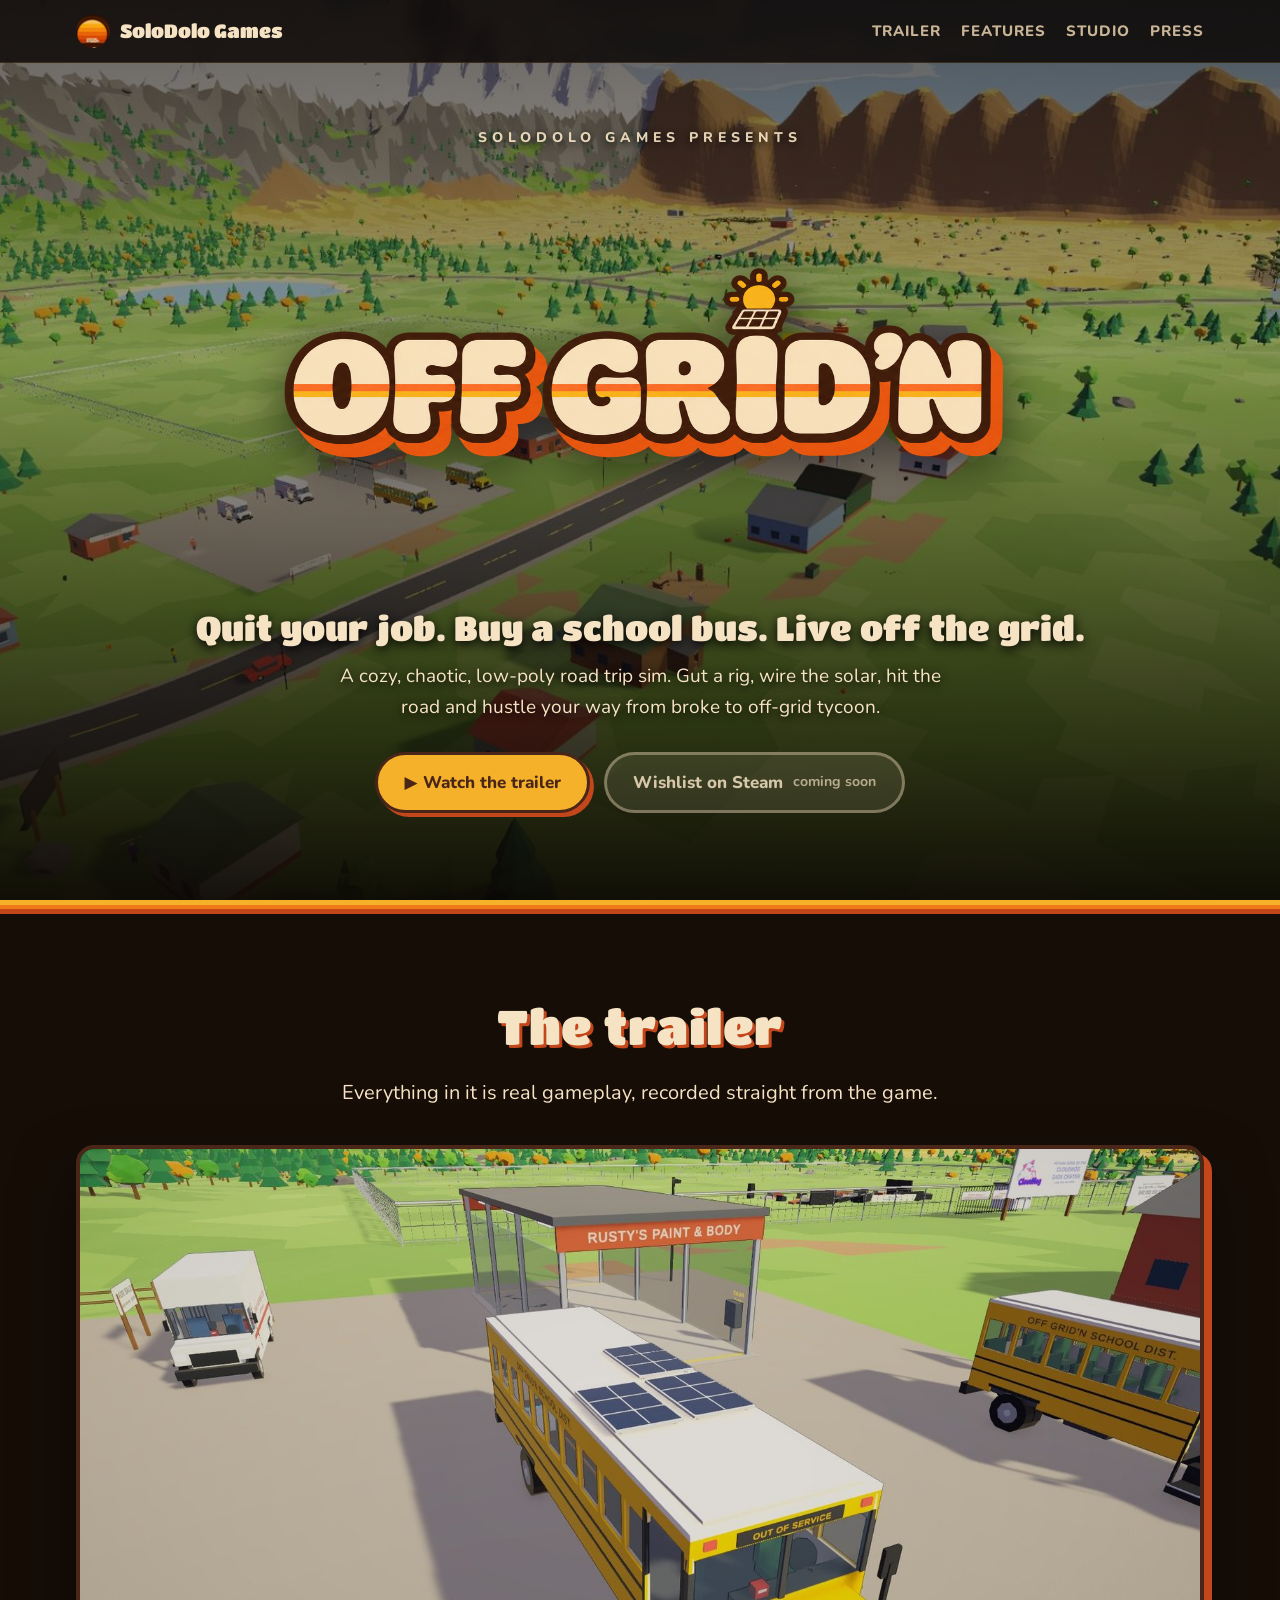
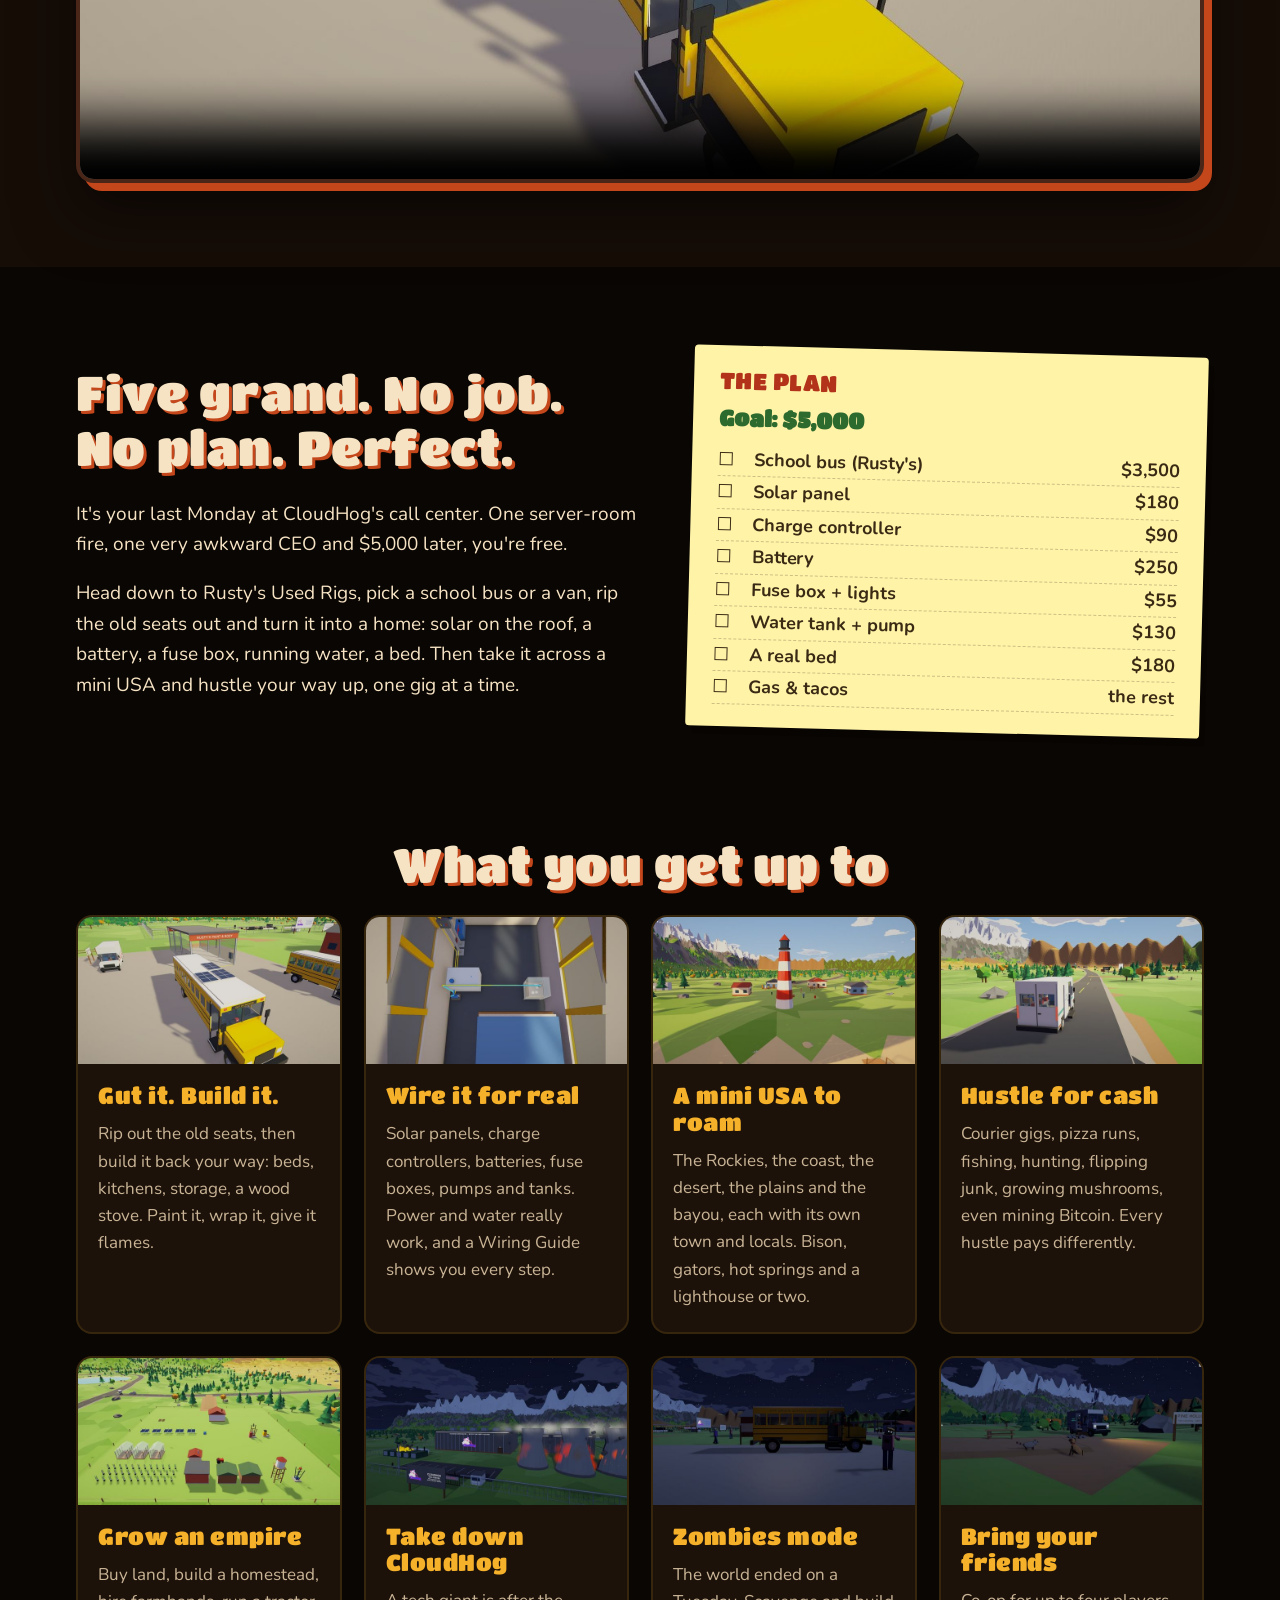
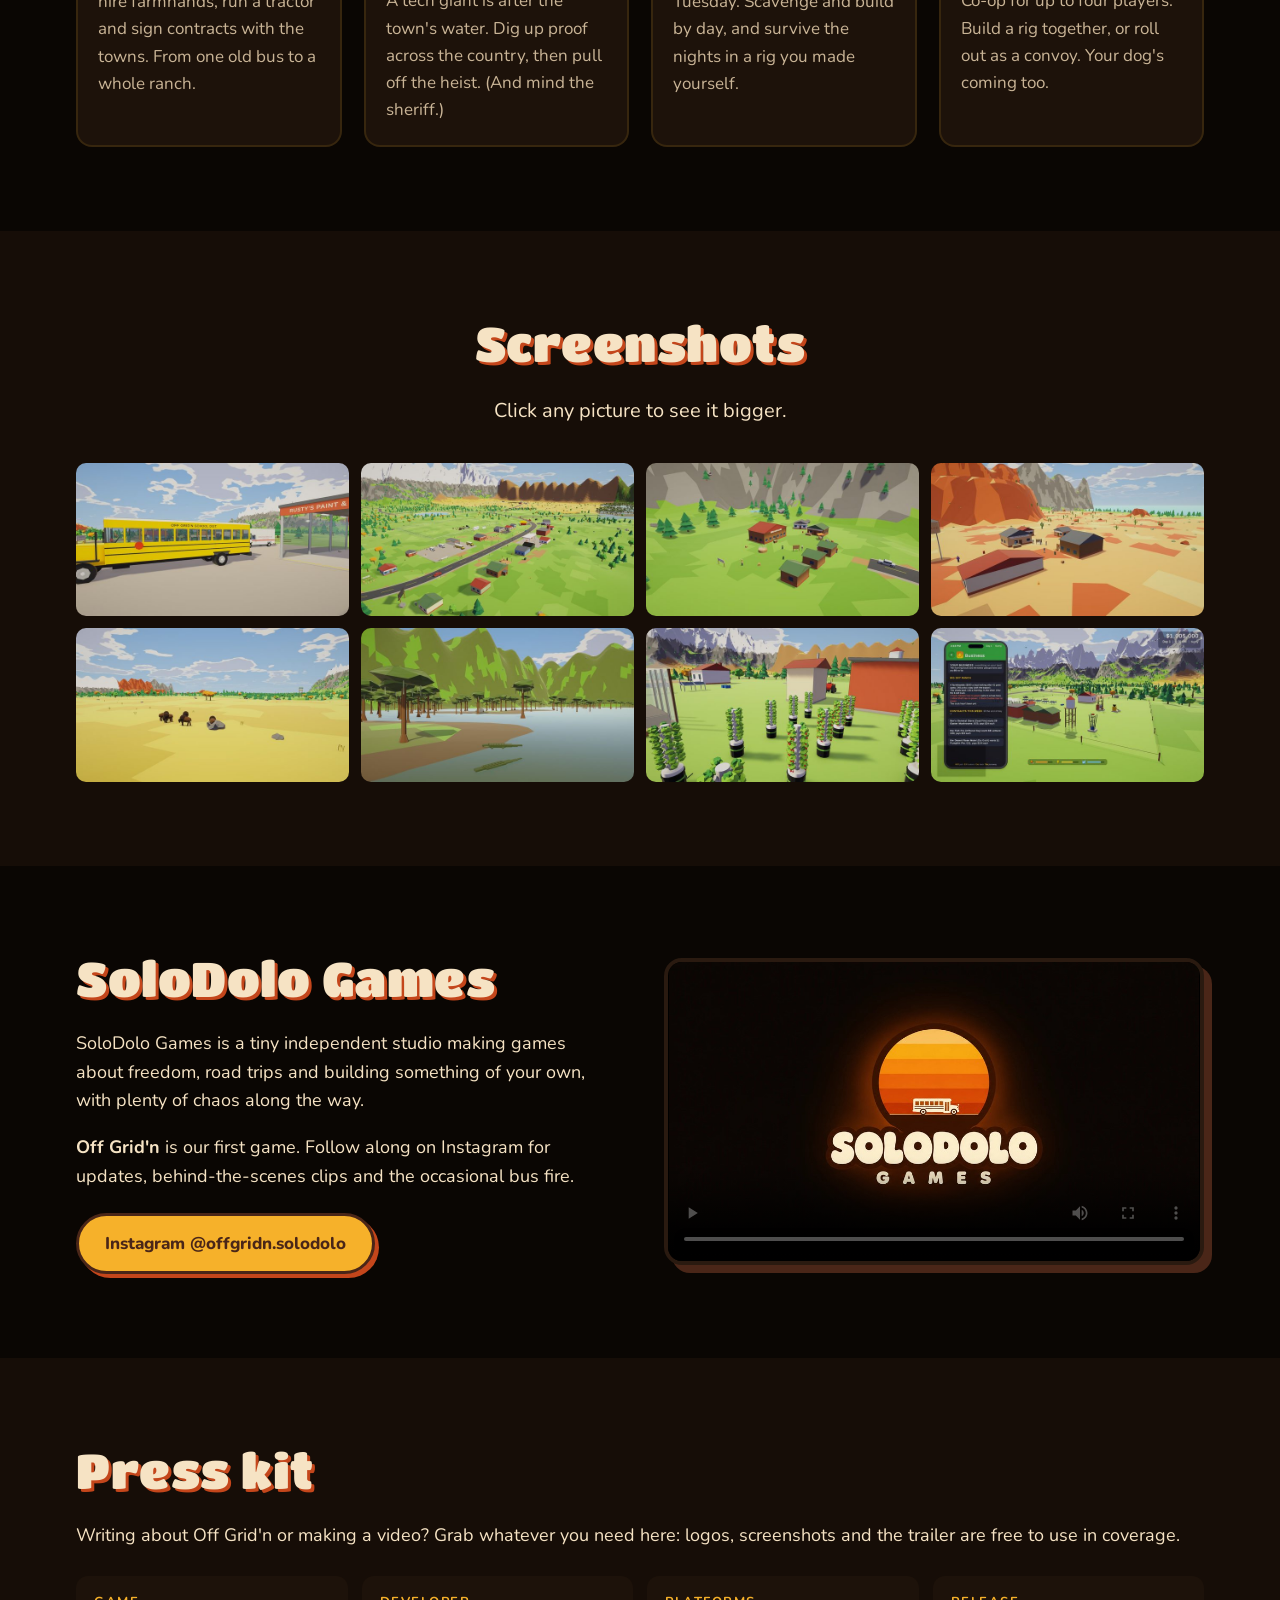
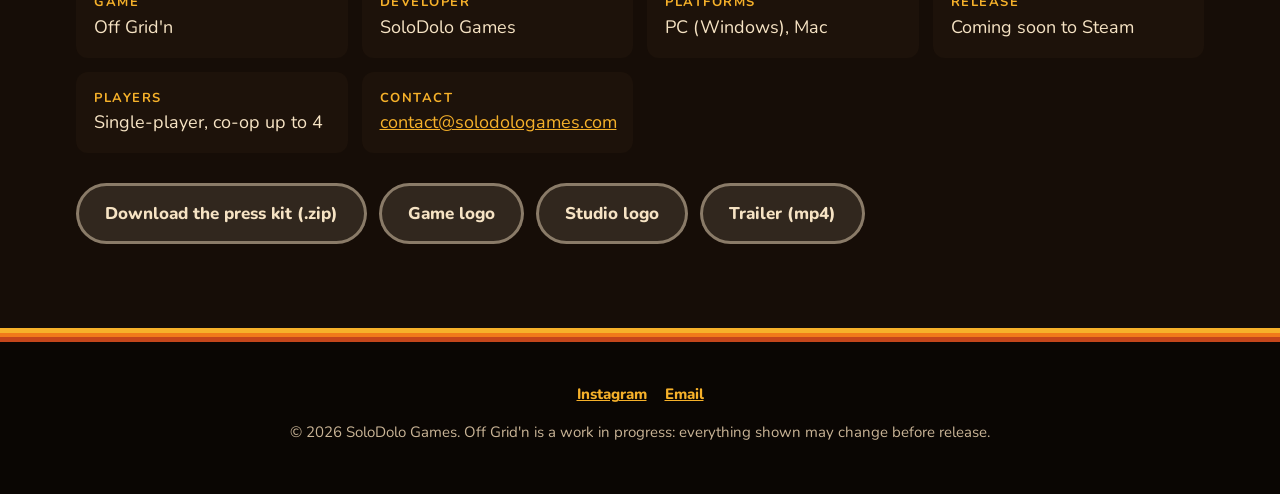
==== index.html @ 582a22f7 "The SoloDolo Games website: Off Grid'n, the trailer, screenshots and a press kit Co-Authored-By: Cla" ====
<!doctype html>
<html lang="en">
<head>
<meta charset="utf-8">
<meta name="viewport" content="width=device-width, initial-scale=1">
<title>SoloDolo Games · Off Grid'n</title>
<meta name="description" content="Off Grid'n: quit your job, buy a school bus, gut it, wire the solar and hit the road across a mini USA. A cozy-chaotic road trip sim from SoloDolo Games.">
<meta property="og:title" content="Off Grid'n · SoloDolo Games">
<meta property="og:description" content="Quit your job. Buy a school bus. Build it, wire it, live in it.">
<meta property="og:image" content="https://solodologames.com/img/share.jpg">
<meta property="og:url" content="https://solodologames.com/">
<meta property="og:type" content="website">
<meta name="twitter:card" content="summary_large_image">
<meta name="theme-color" content="#0a0603">
<link rel="icon" type="image/png" sizes="32x32" href="img/favicon-32.png">
<link rel="apple-touch-icon" href="img/apple-touch-icon.png">
<link rel="preconnect" href="https://fonts.googleapis.com">
<link rel="preconnect" href="https://fonts.gstatic.com" crossorigin>
<link href="https://fonts.googleapis.com/css2?family=Titan+One&family=Nunito:wght@400;700;800&display=swap" rel="stylesheet">
<style>
  :root {
    --night: #0a0603;
    --night2: #160d07;
    --brown: #4a2618;
    --cream: #f6e3c4;
    --amber: #f6b12a;
    --orange: #f07a1a;
    --rust: #c4461b;
    --dim: #c9b496;
    --card: #1d120a;
  }
  * { box-sizing: border-box; }
  html { scroll-behavior: smooth; }
  body { margin: 0; background: var(--night); color: var(--cream); font: 18px/1.6 "Nunito", system-ui, sans-serif; overflow-x: hidden; }
  img { max-width: 100%; display: block; }
  a { color: var(--amber); }
  h1, h2, h3 { font-family: "Titan One", "Nunito", sans-serif; font-weight: 400; letter-spacing: 0.5px; line-height: 1.15; margin: 0 0 0.5em; }
  h2 { font-size: clamp(30px, 5vw, 48px); color: var(--cream); text-shadow: 3px 3px 0 var(--rust); }
  h3 { font-size: 23px; color: var(--amber); }
  .wrap { max-width: 1160px; margin: 0 auto; padding: 0 16px; }
  section { padding: 84px 0; }

  /* the stripes from the logo */
  .stripes { height: 14px; background: linear-gradient(var(--amber) 0 33%, var(--orange) 33% 66%, var(--rust) 66% 100%); }

  /* nav */
  nav { position: fixed; inset: 0 0 auto 0; z-index: 10; background: rgba(10, 6, 3, 0.82); backdrop-filter: blur(8px); border-bottom: 1px solid rgba(246, 177, 42, 0.15); }
  nav .wrap { display: flex; align-items: center; gap: 22px; height: 62px; }
  nav .brand { display: flex; align-items: center; gap: 10px; text-decoration: none; color: var(--cream); font-family: "Titan One", sans-serif; font-size: 19px; white-space: nowrap; }
  nav .brand img { width: 34px; height: 34px; }
  nav .links { display: flex; gap: 20px; margin-left: auto; }
  nav .links a { color: var(--dim); text-decoration: none; font-weight: 800; font-size: 15px; text-transform: uppercase; letter-spacing: 1px; }
  nav .links a:hover { color: var(--amber); }
  @media (max-width: 720px) { nav .links a.opt { display: none; } nav .brand span { display: none; } }

  /* hero */
  .hero { position: relative; min-height: min(100vh, 920px); display: flex; align-items: center; padding: 110px 0 70px; text-align: center; overflow: hidden; }
  .hero .bg { position: absolute; inset: 0; background: url("img/shots/hero.jpg") center / cover no-repeat; transform: scale(1.06); animation: drift 30s ease-in-out infinite alternate; }
  .hero::after { content: ""; position: absolute; inset: 0; background: linear-gradient(rgba(10, 6, 3, 0.55), rgba(10, 6, 3, 0.25) 40%, rgba(10, 6, 3, 0.95)); }
  @keyframes drift { from { transform: scale(1.06) translateX(-1.5%); } to { transform: scale(1.12) translateX(1.5%); } }
  @media (prefers-reduced-motion: reduce) { .hero .bg { animation: none; } }
  .hero .wrap { position: relative; z-index: 1; }
  .presents { font-weight: 800; letter-spacing: 5px; text-transform: uppercase; font-size: 14px; color: var(--cream); opacity: 0.9; text-shadow: 0 2px 8px #000; }
  .hero .logo { width: min(760px, 92%); margin: 14px auto 6px; filter: drop-shadow(0 10px 24px rgba(0, 0, 0, 0.55)); }
  .tagline { font-family: "Titan One", sans-serif; font-size: clamp(22px, 3.6vw, 34px); margin: 8px 0 6px; text-shadow: 0 3px 12px #000; }
  .sub { color: var(--cream); font-size: 19px; margin: 0 auto 30px; max-width: 640px; text-shadow: 0 2px 10px #000; }
  .buttons { display: flex; gap: 14px; justify-content: center; flex-wrap: wrap; }
  .btn { display: inline-flex; align-items: center; gap: 10px; padding: 14px 26px; border-radius: 999px; font-weight: 800; font-size: 17px; text-decoration: none; border: 3px solid var(--brown); cursor: pointer; transition: transform 0.15s; }
  .btn:hover { transform: translateY(-2px); }
  .btn.main { background: var(--amber); color: var(--brown); box-shadow: 4px 4px 0 var(--rust); }
  .btn.ghost { background: rgba(246, 227, 196, 0.12); color: var(--cream); border-color: rgba(246, 227, 196, 0.45); }
  .btn.soon { cursor: default; opacity: 0.85; }
  .btn.soon:hover { transform: none; }
  .btn small { font-weight: 700; opacity: 0.8; }

  /* trailer */
  .trailer { background: var(--night2); }
  .frame { border-radius: 18px; overflow: hidden; border: 4px solid var(--brown); box-shadow: 8px 8px 0 var(--rust), 0 30px 60px rgba(0, 0, 0, 0.5); background: #000; }
  .frame video { width: 100%; display: block; aspect-ratio: 16 / 9; }
  .center { text-align: center; }
  .lead { font-size: 20px; max-width: 760px; margin: 0 auto 36px; color: var(--cream); }

  /* the pitch */
  .pitch { display: grid; grid-template-columns: 1.1fr 1fr; gap: 48px; align-items: center; }
  .pitch p { font-size: 19px; color: var(--cream); }
  .pitch .note { background: #fff3a8; color: #3a2a14; padding: 22px 26px; border-radius: 4px; transform: rotate(1.5deg); box-shadow: 6px 8px 0 rgba(0, 0, 0, 0.35); font-weight: 700; line-height: 1.75; }
  .note h3 { color: #b2321a; margin-bottom: 6px; }
  .note .goal { font-family: "Titan One", sans-serif; font-size: 22px; color: #2d6a2e; }
  .note ul { list-style: none; padding: 0; margin: 6px 0 0; }
  .note li { display: flex; justify-content: space-between; gap: 12px; border-bottom: 1px dashed rgba(58, 42, 20, 0.25); }
  .note li::before { content: "\2610"; margin-right: 8px; }
  .note li span:first-child { flex: 1; }
  @media (max-width: 860px) { .pitch { grid-template-columns: 1fr; } }

  /* features */
  .grid { display: grid; grid-template-columns: repeat(auto-fill, minmax(250px, 1fr)); gap: 22px; }
  .card { background: var(--card); border-radius: 16px; overflow: hidden; border: 2px solid rgba(246, 177, 42, 0.12); transition: transform 0.2s, border-color 0.2s; }
  .card:hover { transform: translateY(-4px); border-color: rgba(246, 177, 42, 0.5); }
  .card img { aspect-ratio: 16 / 9; object-fit: cover; width: 100%; cursor: zoom-in; }
  .card div { padding: 18px 20px 22px; }
  .card p { margin: 0; color: var(--dim); font-size: 17px; }
  @media (max-width: 380px) { .grid { grid-template-columns: 1fr; } }

  /* gallery */
  .gallery { background: var(--night2); }
  .shots { display: grid; grid-template-columns: repeat(auto-fill, minmax(250px, 1fr)); gap: 12px; }
  .shots img { border-radius: 10px; aspect-ratio: 16 / 9; object-fit: cover; width: 100%; cursor: zoom-in; transition: filter 0.2s; }
  .shots img:hover { filter: brightness(1.12); }

  /* studio */
  .studio { display: grid; grid-template-columns: 1fr 1fr; gap: 48px; align-items: center; }
  .studio .frame { box-shadow: 8px 8px 0 var(--brown); border-color: #2a1a10; }
  @media (max-width: 860px) { .studio { grid-template-columns: 1fr; } }

  /* press */
  .press { background: var(--night2); }
  .facts { display: grid; grid-template-columns: repeat(auto-fill, minmax(220px, 1fr)); gap: 14px; margin: 26px 0 30px; }
  .fact { background: var(--card); border-radius: 12px; padding: 16px 18px; }
  .fact b { display: block; color: var(--amber); font-size: 13px; text-transform: uppercase; letter-spacing: 1.5px; }
  .downloads { display: flex; gap: 12px; flex-wrap: wrap; }

  footer { padding: 40px 0 50px; text-align: center; color: var(--dim); font-size: 15px; }
  footer .social { display: flex; gap: 18px; justify-content: center; margin-bottom: 14px; font-weight: 800; }

  /* lightbox */
  #box { position: fixed; inset: 0; z-index: 50; background: rgba(5, 3, 1, 0.94); display: none; align-items: center; justify-content: center; padding: 16px; cursor: zoom-out; }
  #box.open { display: flex; }
  #box img { max-height: 92vh; border-radius: 10px; box-shadow: 0 20px 60px #000; }
</style>
</head>
<body>

<nav>
  <div class="wrap">
    <a class="brand" href="#top"><img src="img/favicon-32.png" alt="" width="34" height="34"><span>SoloDolo Games</span></a>
    <div class="links">
      <a href="#trailer">Trailer</a>
      <a class="opt" href="#features">Features</a>
      <a class="opt" href="#studio">Studio</a>
      <a href="#press">Press</a>
    </div>
  </div>
</nav>

<header class="hero" id="top">
  <div class="bg" role="img" aria-label="Dead Pine from the air: a little mountain town in the woods"></div>
  <div class="wrap">
    <div class="presents">SoloDolo Games presents</div>
    <img class="logo" src="img/offgridn_logo.png" alt="Off Grid'n" width="1200" height="430">
    <p class="tagline">Quit your job. Buy a school bus. Live off the grid.</p>
    <p class="sub">A cozy, chaotic, low-poly road trip sim. Gut a rig, wire the solar, hit the road and hustle your way from broke to off-grid tycoon.</p>
    <div class="buttons">
      <a class="btn main" href="#trailer">&#9654; Watch the trailer</a>
      <span class="btn ghost soon" title="The Steam page is on its way">Wishlist on Steam <small>coming soon</small></span>
    </div>
  </div>
</header>
<div class="stripes"></div>

<section class="trailer" id="trailer">
  <div class="wrap center">
    <h2>The trailer</h2>
    <p class="lead">Everything in it is real gameplay, recorded straight from the game.</p>
    <div class="frame">
      <video controls preload="metadata" poster="img/shots/roof.jpg">
        <source src="video/offgridn_trailer.mp4" type="video/mp4">
      </video>
    </div>
  </div>
</section>

<section id="about">
  <div class="wrap pitch">
    <div>
      <h2>Five grand. No job. No plan. Perfect.</h2>
      <p>It's your last Monday at CloudHog's call center. One server-room fire, one very awkward CEO and $5,000 later, you're free.</p>
      <p>Head down to Rusty's Used Rigs, pick a school bus or a van, rip the old seats out and turn it into a home: solar on the roof, a battery, a fuse box, running water, a bed. Then take it across a mini USA and hustle your way up, one gig at a time.</p>
    </div>
    <div class="note" aria-label="A sticky note: the plan">
      <h3>THE PLAN</h3>
      <div class="goal">Goal: $5,000</div>
      <ul>
        <li><span>School bus (Rusty's)</span><span>$3,500</span></li>
        <li><span>Solar panel</span><span>$180</span></li>
        <li><span>Charge controller</span><span>$90</span></li>
        <li><span>Battery</span><span>$250</span></li>
        <li><span>Fuse box + lights</span><span>$55</span></li>
        <li><span>Water tank + pump</span><span>$130</span></li>
        <li><span>A real bed</span><span>$180</span></li>
        <li><span>Gas &amp; tacos</span><span>the rest</span></li>
      </ul>
    </div>
  </div>
</section>

<section id="features" style="padding-top: 20px;">
  <div class="wrap">
    <h2 class="center">What you get up to</h2>
    <div class="grid">
      <article class="card"><img src="img/shots/roof_sm.jpg" data-big="img/shots/roof.jpg" alt="A yellow school bus with solar panels on the roof" loading="lazy">
        <div><h3>Gut it. Build it.</h3><p>Rip out the old seats, then build it back your way: beds, kitchens, storage, a wood stove. Paint it, wrap it, give it flames.</p></div></article>
      <article class="card"><img src="img/shots/inside_sm.jpg" data-big="img/shots/inside.jpg" alt="Wiring a charge controller to a battery inside the bus" loading="lazy">
        <div><h3>Wire it for real</h3><p>Solar panels, charge controllers, batteries, fuse boxes, pumps and tanks. Power and water really work, and a Wiring Guide shows you every step.</p></div></article>
      <article class="card"><img src="img/shots/coast_sm.jpg" data-big="img/shots/coast.jpg" alt="A lighthouse town on the coast" loading="lazy">
        <div><h3>A mini USA to roam</h3><p>The Rockies, the coast, the desert, the plains and the bayou, each with its own town and locals. Bison, gators, hot springs and a lighthouse or two.</p></div></article>
      <article class="card"><img src="img/shots/drive_sm.jpg" data-big="img/shots/drive.jpg" alt="Driving a van down a mountain road" loading="lazy">
        <div><h3>Hustle for cash</h3><p>Courier gigs, pizza runs, fishing, hunting, flipping junk, growing mushrooms, even mining Bitcoin. Every hustle pays differently.</p></div></article>
      <article class="card"><img src="img/shots/ranch_sm.jpg" data-big="img/shots/ranch.jpg" alt="A big farm with greenhouses, solar and a water tower" loading="lazy">
        <div><h3>Grow an empire</h3><p>Buy land, build a homestead, hire farmhands, run a tractor and sign contracts with the towns. From one old bus to a whole ranch.</p></div></article>
      <article class="card"><img src="img/shots/finale_sm.jpg" data-big="img/shots/finale.jpg" alt="The CloudHog data center on fire at night" loading="lazy">
        <div><h3>Take down CloudHog</h3><p>A tech giant is after the town's water. Dig up proof across the country, then pull off the heist. (And mind the sheriff.)</p></div></article>
      <article class="card"><img src="img/shots/zombies_sm.jpg" data-big="img/shots/zombies.jpg" alt="Zombies shuffling up to a school bus at night" loading="lazy">
        <div><h3>Zombies mode</h3><p>The world ended on a Tuesday. Scavenge and build by day, and survive the nights in a rig you made yourself.</p></div></article>
      <article class="card"><img src="img/shots/camp_sm.jpg" data-big="img/shots/camp.jpg" alt="A campsite at night with a dog by the fire" loading="lazy">
        <div><h3>Bring your friends</h3><p>Co-op for up to four players. Build a rig together, or roll out as a convoy. Your dog's coming too.</p></div></article>
    </div>
  </div>
</section>

<section class="gallery" id="gallery">
  <div class="wrap">
    <h2 class="center">Screenshots</h2>
    <p class="lead center">Click any picture to see it bigger.</p>
    <div class="shots">
      <img src="img/shots/rusty_sm.jpg" data-big="img/shots/rusty.jpg" alt="A school bus outside Rusty's Paint and Body" loading="lazy">
      <img src="img/shots/hero_sm.jpg" data-big="img/shots/hero.jpg" alt="Dead Pine from the air" loading="lazy">
      <img src="img/shots/summit_sm.jpg" data-big="img/shots/summit.jpg" alt="A mountain town in the Rockies" loading="lazy">
      <img src="img/shots/desert_sm.jpg" data-big="img/shots/desert.jpg" alt="A desert town under red rock" loading="lazy">
      <img src="img/shots/plains_sm.jpg" data-big="img/shots/plains.jpg" alt="Bison on the plains" loading="lazy">
      <img src="img/shots/bayou_sm.jpg" data-big="img/shots/bayou.jpg" alt="Gators in the bayou" loading="lazy">
      <img src="img/shots/towers_sm.jpg" data-big="img/shots/towers.jpg" alt="Hydroponic grow towers on a homestead" loading="lazy">
      <img src="img/shots/phone_sm.jpg" data-big="img/shots/phone.jpg" alt="The phone's Business app over the farm" loading="lazy">
    </div>
  </div>
</section>

<section id="studio">
  <div class="wrap studio">
    <div>
      <h2>SoloDolo Games</h2>
      <p>SoloDolo Games is a tiny independent studio making games about freedom, road trips and building something of your own, with plenty of chaos along the way.</p>
      <p><b>Off Grid'n</b> is our first game. Follow along on Instagram for updates, behind-the-scenes clips and the occasional bus fire.</p>
      <div class="buttons" style="justify-content: flex-start; margin-top: 22px;">
        <a class="btn main" href="https://instagram.com/offgridn.solodolo" target="_blank" rel="noopener">Instagram @offgridn.solodolo</a>
      </div>
    </div>
    <div class="frame">
      <video controls preload="metadata" poster="img/solodolo_logo.jpg" aria-label="The SoloDolo Games logo animation">
        <source src="video/solodolo_intro.mp4" type="video/mp4">
      </video>
    </div>
  </div>
</section>

<section class="press" id="press">
  <div class="wrap">
    <h2>Press kit</h2>
    <p>Writing about Off Grid'n or making a video? Grab whatever you need here: logos, screenshots and the trailer are free to use in coverage.</p>
    <div class="facts">
      <div class="fact"><b>Game</b>Off Grid'n</div>
      <div class="fact"><b>Developer</b>SoloDolo Games</div>
      <div class="fact"><b>Platforms</b>PC (Windows), Mac</div>
      <div class="fact"><b>Release</b>Coming soon to Steam</div>
      <div class="fact"><b>Players</b>Single-player, co-op up to 4</div>
      <div class="fact"><b>Contact</b><a href="mailto:contact@solodologames.com">contact@solodologames.com</a></div>
    </div>
    <div class="downloads">
      <a class="btn ghost" href="presskit.zip" download>Download the press kit (.zip)</a>
      <a class="btn ghost" href="img/offgridn_logo.png" download>Game logo</a>
      <a class="btn ghost" href="img/solodolo_logo.jpg" download>Studio logo</a>
      <a class="btn ghost" href="video/offgridn_trailer.mp4" download>Trailer (mp4)</a>
    </div>
  </div>
</section>

<div class="stripes"></div>
<footer>
  <div class="social">
    <a href="https://instagram.com/offgridn.solodolo" target="_blank" rel="noopener">Instagram</a>
    <a href="mailto:contact@solodologames.com">Email</a>
  </div>
  &copy; 2026 SoloDolo Games. Off Grid'n is a work in progress: everything shown may change before release.
</footer>

<div id="box" role="dialog" aria-label="Screenshot, bigger"><img alt=""></div>

<script>
  // click a screenshot to see it bigger; click anywhere (or Esc) to close
  const box = document.getElementById("box");
  const big = box.querySelector("img");
  document.querySelectorAll("img[data-big]").forEach(img => img.addEventListener("click", () => {
    big.src = img.dataset.big;
    big.alt = img.alt;
    box.classList.add("open");
  }));
  box.addEventListener("click", () => box.classList.remove("open"));
  document.addEventListener("keydown", e => { if (e.key === "Escape") box.classList.remove("open"); });
</script>
</body>
</html>
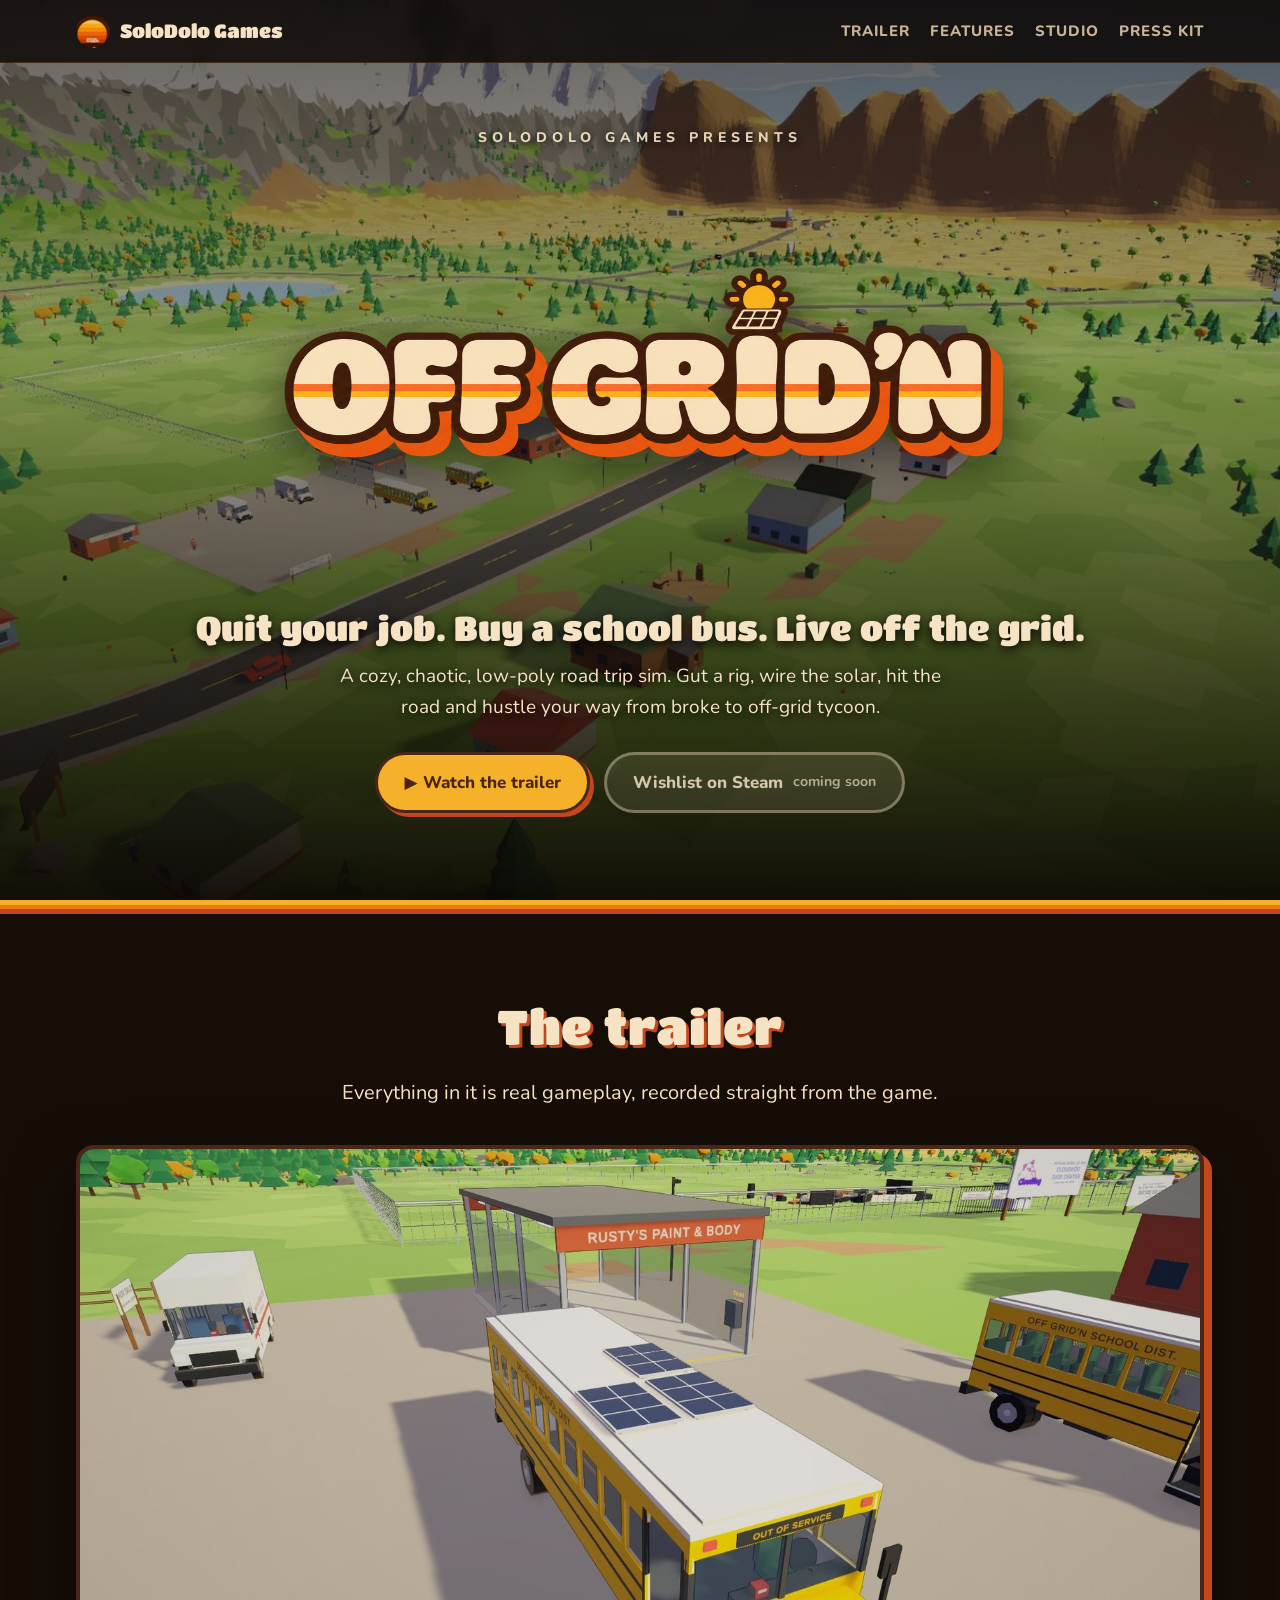
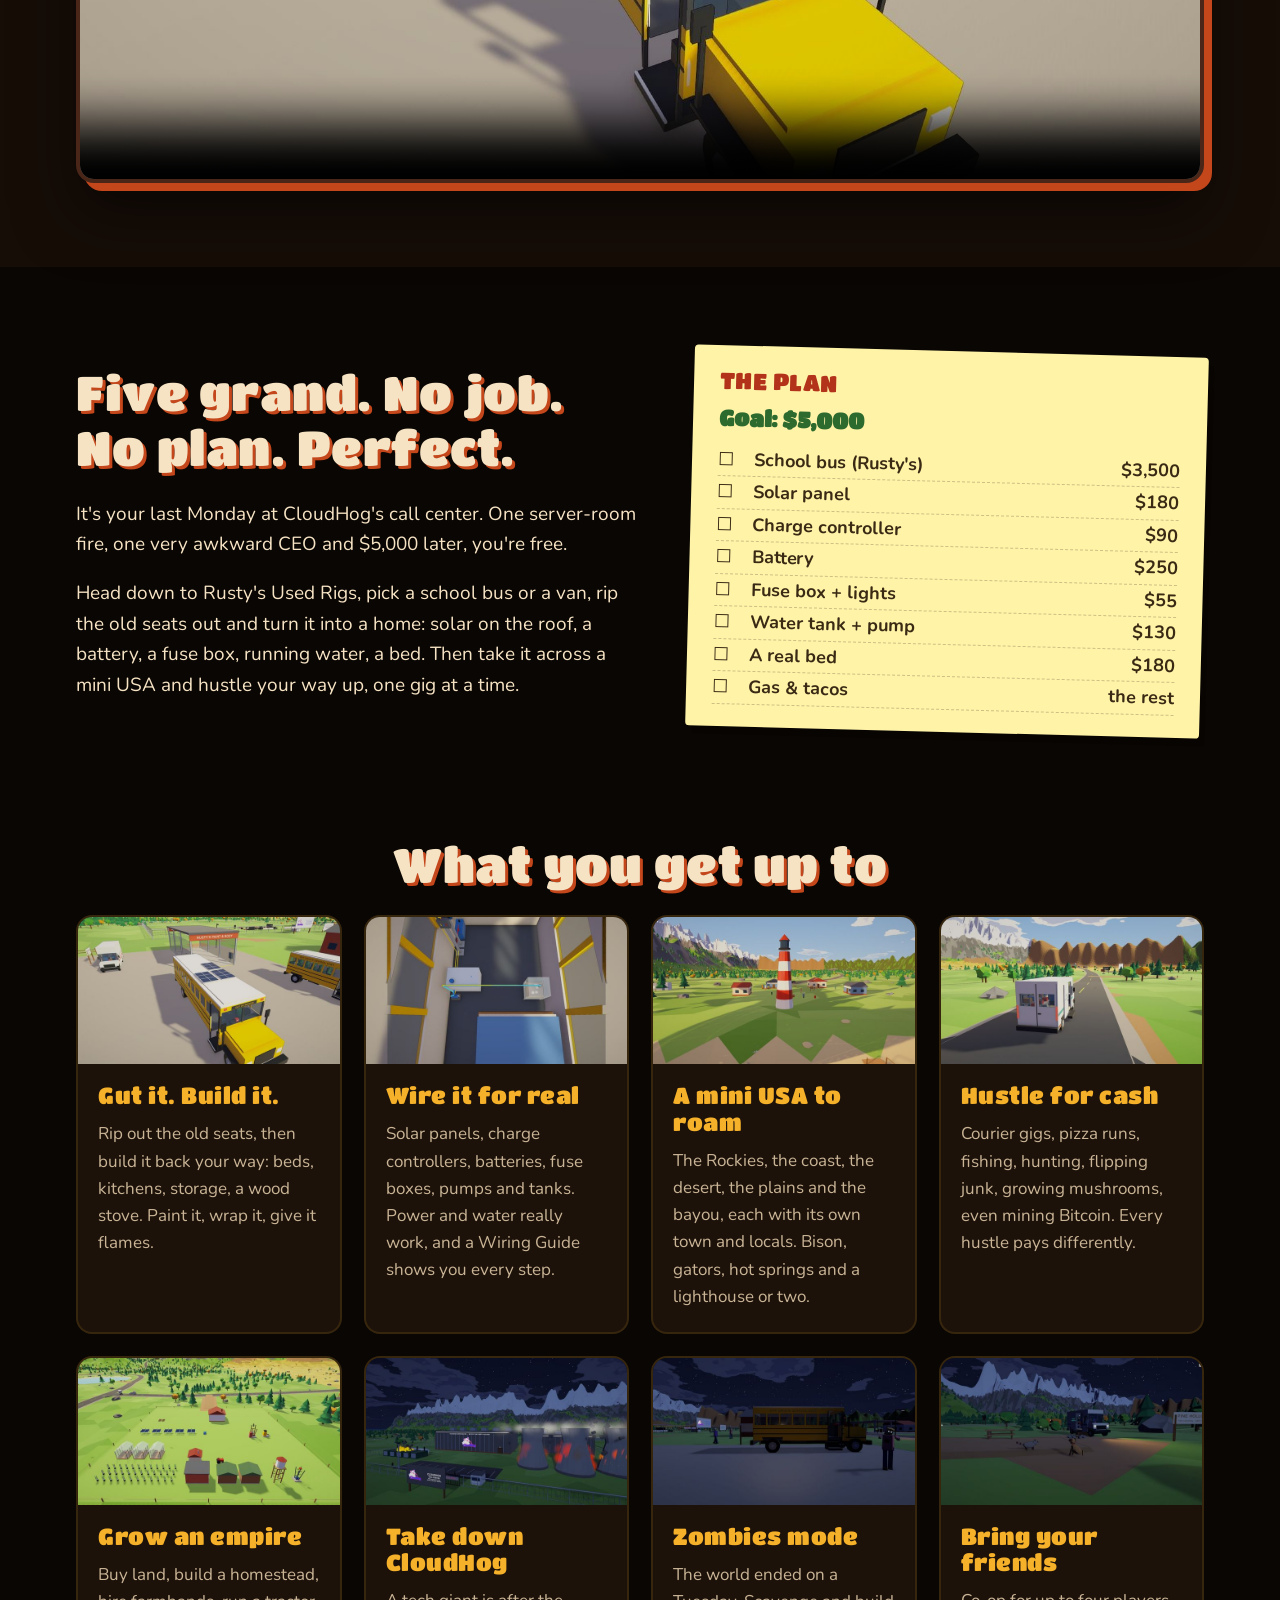
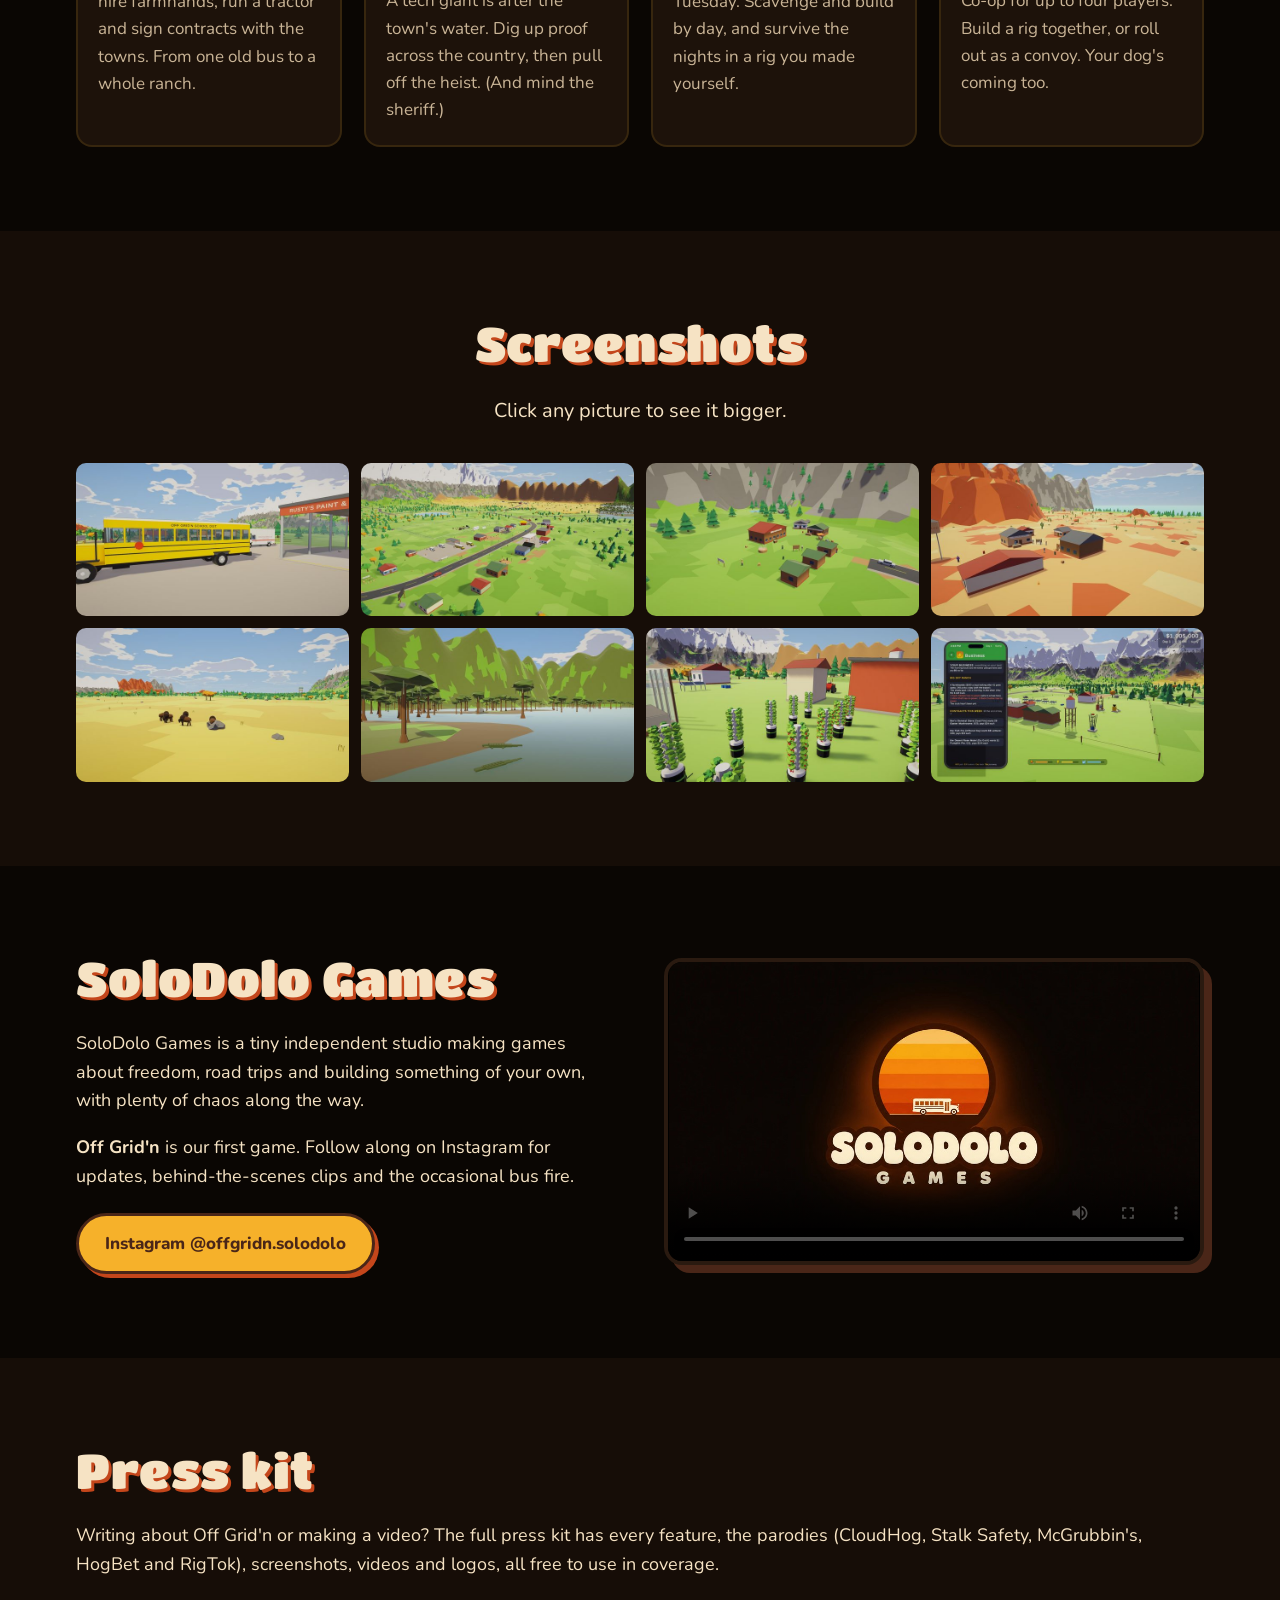
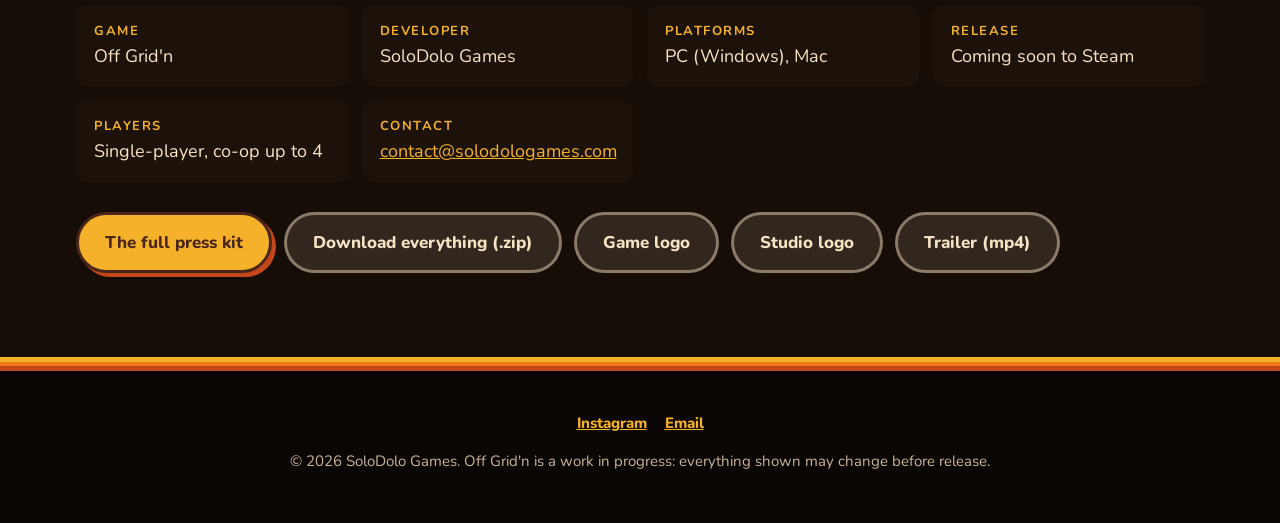
==== commit 77802998: "Press kit page (features and the parodies), the SoloDolo intro on the home page, and a fuller press " ====
--- a/index.html
+++ b/index.html
@@ -17,118 +17,50 @@
 <link rel="preconnect" href="https://fonts.googleapis.com">
 <link rel="preconnect" href="https://fonts.gstatic.com" crossorigin>
 <link href="https://fonts.googleapis.com/css2?family=Titan+One&family=Nunito:wght@400;700;800&display=swap" rel="stylesheet">
-<style>
-  :root {
-    --night: #0a0603;
-    --night2: #160d07;
-    --brown: #4a2618;
-    --cream: #f6e3c4;
-    --amber: #f6b12a;
-    --orange: #f07a1a;
-    --rust: #c4461b;
-    --dim: #c9b496;
-    --card: #1d120a;
-  }
-  * { box-sizing: border-box; }
-  html { scroll-behavior: smooth; }
-  body { margin: 0; background: var(--night); color: var(--cream); font: 18px/1.6 "Nunito", system-ui, sans-serif; overflow-x: hidden; }
-  img { max-width: 100%; display: block; }
-  a { color: var(--amber); }
-  h1, h2, h3 { font-family: "Titan One", "Nunito", sans-serif; font-weight: 400; letter-spacing: 0.5px; line-height: 1.15; margin: 0 0 0.5em; }
-  h2 { font-size: clamp(30px, 5vw, 48px); color: var(--cream); text-shadow: 3px 3px 0 var(--rust); }
-  h3 { font-size: 23px; color: var(--amber); }
-  .wrap { max-width: 1160px; margin: 0 auto; padding: 0 16px; }
-  section { padding: 84px 0; }
-
-  /* the stripes from the logo */
-  .stripes { height: 14px; background: linear-gradient(var(--amber) 0 33%, var(--orange) 33% 66%, var(--rust) 66% 100%); }
-
-  /* nav */
-  nav { position: fixed; inset: 0 0 auto 0; z-index: 10; background: rgba(10, 6, 3, 0.82); backdrop-filter: blur(8px); border-bottom: 1px solid rgba(246, 177, 42, 0.15); }
-  nav .wrap { display: flex; align-items: center; gap: 22px; height: 62px; }
-  nav .brand { display: flex; align-items: center; gap: 10px; text-decoration: none; color: var(--cream); font-family: "Titan One", sans-serif; font-size: 19px; white-space: nowrap; }
-  nav .brand img { width: 34px; height: 34px; }
-  nav .links { display: flex; gap: 20px; margin-left: auto; }
-  nav .links a { color: var(--dim); text-decoration: none; font-weight: 800; font-size: 15px; text-transform: uppercase; letter-spacing: 1px; }
-  nav .links a:hover { color: var(--amber); }
-  @media (max-width: 720px) { nav .links a.opt { display: none; } nav .brand span { display: none; } }
-
-  /* hero */
-  .hero { position: relative; min-height: min(100vh, 920px); display: flex; align-items: center; padding: 110px 0 70px; text-align: center; overflow: hidden; }
-  .hero .bg { position: absolute; inset: 0; background: url("img/shots/hero.jpg") center / cover no-repeat; transform: scale(1.06); animation: drift 30s ease-in-out infinite alternate; }
-  .hero::after { content: ""; position: absolute; inset: 0; background: linear-gradient(rgba(10, 6, 3, 0.55), rgba(10, 6, 3, 0.25) 40%, rgba(10, 6, 3, 0.95)); }
-  @keyframes drift { from { transform: scale(1.06) translateX(-1.5%); } to { transform: scale(1.12) translateX(1.5%); } }
-  @media (prefers-reduced-motion: reduce) { .hero .bg { animation: none; } }
-  .hero .wrap { position: relative; z-index: 1; }
-  .presents { font-weight: 800; letter-spacing: 5px; text-transform: uppercase; font-size: 14px; color: var(--cream); opacity: 0.9; text-shadow: 0 2px 8px #000; }
-  .hero .logo { width: min(760px, 92%); margin: 14px auto 6px; filter: drop-shadow(0 10px 24px rgba(0, 0, 0, 0.55)); }
-  .tagline { font-family: "Titan One", sans-serif; font-size: clamp(22px, 3.6vw, 34px); margin: 8px 0 6px; text-shadow: 0 3px 12px #000; }
-  .sub { color: var(--cream); font-size: 19px; margin: 0 auto 30px; max-width: 640px; text-shadow: 0 2px 10px #000; }
-  .buttons { display: flex; gap: 14px; justify-content: center; flex-wrap: wrap; }
-  .btn { display: inline-flex; align-items: center; gap: 10px; padding: 14px 26px; border-radius: 999px; font-weight: 800; font-size: 17px; text-decoration: none; border: 3px solid var(--brown); cursor: pointer; transition: transform 0.15s; }
-  .btn:hover { transform: translateY(-2px); }
-  .btn.main { background: var(--amber); color: var(--brown); box-shadow: 4px 4px 0 var(--rust); }
-  .btn.ghost { background: rgba(246, 227, 196, 0.12); color: var(--cream); border-color: rgba(246, 227, 196, 0.45); }
-  .btn.soon { cursor: default; opacity: 0.85; }
-  .btn.soon:hover { transform: none; }
-  .btn small { font-weight: 700; opacity: 0.8; }
-
-  /* trailer */
-  .trailer { background: var(--night2); }
-  .frame { border-radius: 18px; overflow: hidden; border: 4px solid var(--brown); box-shadow: 8px 8px 0 var(--rust), 0 30px 60px rgba(0, 0, 0, 0.5); background: #000; }
-  .frame video { width: 100%; display: block; aspect-ratio: 16 / 9; }
-  .center { text-align: center; }
-  .lead { font-size: 20px; max-width: 760px; margin: 0 auto 36px; color: var(--cream); }
-
-  /* the pitch */
-  .pitch { display: grid; grid-template-columns: 1.1fr 1fr; gap: 48px; align-items: center; }
-  .pitch p { font-size: 19px; color: var(--cream); }
-  .pitch .note { background: #fff3a8; color: #3a2a14; padding: 22px 26px; border-radius: 4px; transform: rotate(1.5deg); box-shadow: 6px 8px 0 rgba(0, 0, 0, 0.35); font-weight: 700; line-height: 1.75; }
-  .note h3 { color: #b2321a; margin-bottom: 6px; }
-  .note .goal { font-family: "Titan One", sans-serif; font-size: 22px; color: #2d6a2e; }
-  .note ul { list-style: none; padding: 0; margin: 6px 0 0; }
-  .note li { display: flex; justify-content: space-between; gap: 12px; border-bottom: 1px dashed rgba(58, 42, 20, 0.25); }
-  .note li::before { content: "\2610"; margin-right: 8px; }
-  .note li span:first-child { flex: 1; }
-  @media (max-width: 860px) { .pitch { grid-template-columns: 1fr; } }
-
-  /* features */
-  .grid { display: grid; grid-template-columns: repeat(auto-fill, minmax(250px, 1fr)); gap: 22px; }
-  .card { background: var(--card); border-radius: 16px; overflow: hidden; border: 2px solid rgba(246, 177, 42, 0.12); transition: transform 0.2s, border-color 0.2s; }
-  .card:hover { transform: translateY(-4px); border-color: rgba(246, 177, 42, 0.5); }
-  .card img { aspect-ratio: 16 / 9; object-fit: cover; width: 100%; cursor: zoom-in; }
-  .card div { padding: 18px 20px 22px; }
-  .card p { margin: 0; color: var(--dim); font-size: 17px; }
-  @media (max-width: 380px) { .grid { grid-template-columns: 1fr; } }
-
-  /* gallery */
-  .gallery { background: var(--night2); }
-  .shots { display: grid; grid-template-columns: repeat(auto-fill, minmax(250px, 1fr)); gap: 12px; }
-  .shots img { border-radius: 10px; aspect-ratio: 16 / 9; object-fit: cover; width: 100%; cursor: zoom-in; transition: filter 0.2s; }
-  .shots img:hover { filter: brightness(1.12); }
-
-  /* studio */
-  .studio { display: grid; grid-template-columns: 1fr 1fr; gap: 48px; align-items: center; }
-  .studio .frame { box-shadow: 8px 8px 0 var(--brown); border-color: #2a1a10; }
-  @media (max-width: 860px) { .studio { grid-template-columns: 1fr; } }
-
-  /* press */
-  .press { background: var(--night2); }
-  .facts { display: grid; grid-template-columns: repeat(auto-fill, minmax(220px, 1fr)); gap: 14px; margin: 26px 0 30px; }
-  .fact { background: var(--card); border-radius: 12px; padding: 16px 18px; }
-  .fact b { display: block; color: var(--amber); font-size: 13px; text-transform: uppercase; letter-spacing: 1.5px; }
-  .downloads { display: flex; gap: 12px; flex-wrap: wrap; }
-
-  footer { padding: 40px 0 50px; text-align: center; color: var(--dim); font-size: 15px; }
-  footer .social { display: flex; gap: 18px; justify-content: center; margin-bottom: 14px; font-weight: 800; }
-
-  /* lightbox */
-  #box { position: fixed; inset: 0; z-index: 50; background: rgba(5, 3, 1, 0.94); display: none; align-items: center; justify-content: center; padding: 16px; cursor: zoom-out; }
-  #box.open { display: flex; }
-  #box img { max-height: 92vh; border-radius: 10px; box-shadow: 0 20px 60px #000; }
-</style>
+<link rel="stylesheet" href="style.css">
 </head>
 <body>
+
+<!-- the SoloDolo Games intro: plays once per visit, then fades into the site -->
+<div id="intro">
+  <video id="intro-video" muted playsinline preload="auto" src="video/solodolo_intro.mp4" aria-label="SoloDolo Games"></video>
+  <div class="intro-buttons">
+    <button id="intro-sound" type="button">&#128266; Sound on</button>
+    <button id="intro-skip" type="button">Skip &#8250;</button>
+  </div>
+</div>
+<script>
+  (function () {
+    const intro = document.getElementById("intro");
+    const video = document.getElementById("intro-video");
+    let seen = false;
+    try { seen = sessionStorage.getItem("introSeen") === "1"; } catch (e) {}
+    const calm = window.matchMedia && window.matchMedia("(prefers-reduced-motion: reduce)").matches;
+    function end() {
+      if (!intro.isConnected || intro.classList.contains("gone")) return;
+      try { sessionStorage.setItem("introSeen", "1"); } catch (e) {}
+      intro.classList.add("gone");
+      document.documentElement.classList.remove("intro-on");
+      setTimeout(() => intro.remove(), 900);
+    }
+    if (seen || calm) { intro.remove(); return; }
+    document.documentElement.classList.add("intro-on");
+    video.addEventListener("ended", () => setTimeout(end, 250));
+    document.getElementById("intro-skip").addEventListener("click", end);
+    document.getElementById("intro-sound").addEventListener("click", () => {
+      // from the top, with the sound (a click lets the browser play audio)
+      video.muted = false;
+      video.currentTime = 0;
+      video.play().catch(() => {});
+      document.getElementById("intro-sound").remove();
+      clearTimeout(safety);
+      safety = setTimeout(end, 9000);
+    });
+    document.addEventListener("keydown", e => { if (e.key === "Escape") end(); });
+    let safety = setTimeout(end, 9000); // (never stuck on the intro)
+    video.play().catch(e => { console.log("intro: " + e.name + " " + e.message); end(); });
+  })();
+</script>
 
 <nav>
   <div class="wrap">
@@ -137,7 +69,7 @@
       <a href="#trailer">Trailer</a>
       <a class="opt" href="#features">Features</a>
       <a class="opt" href="#studio">Studio</a>
-      <a href="#press">Press</a>
+      <a href="presskit.html">Press kit</a>
     </div>
   </div>
 </nav>
@@ -255,7 +187,7 @@
 <section class="press" id="press">
   <div class="wrap">
     <h2>Press kit</h2>
-    <p>Writing about Off Grid'n or making a video? Grab whatever you need here: logos, screenshots and the trailer are free to use in coverage.</p>
+    <p>Writing about Off Grid'n or making a video? The full press kit has every feature, the parodies (CloudHog, Stalk Safety, McGrubbin's, HogBet and RigTok), screenshots, videos and logos, all free to use in coverage.</p>
     <div class="facts">
       <div class="fact"><b>Game</b>Off Grid'n</div>
       <div class="fact"><b>Developer</b>SoloDolo Games</div>
@@ -265,7 +197,8 @@
       <div class="fact"><b>Contact</b><a href="mailto:contact@solodologames.com">contact@solodologames.com</a></div>
     </div>
     <div class="downloads">
-      <a class="btn ghost" href="presskit.zip" download>Download the press kit (.zip)</a>
+      <a class="btn main" href="presskit.html">The full press kit</a>
+      <a class="btn ghost" href="presskit.zip" download>Download everything (.zip)</a>
       <a class="btn ghost" href="img/offgridn_logo.png" download>Game logo</a>
       <a class="btn ghost" href="img/solodolo_logo.jpg" download>Studio logo</a>
       <a class="btn ghost" href="video/offgridn_trailer.mp4" download>Trailer (mp4)</a>
--- a/style.css
+++ b/style.css
@@ -0,0 +1,170 @@
+:root {
+  --night: #0a0603;
+  --night2: #160d07;
+  --brown: #4a2618;
+  --cream: #f6e3c4;
+  --amber: #f6b12a;
+  --orange: #f07a1a;
+  --rust: #c4461b;
+  --dim: #c9b496;
+  --card: #1d120a;
+}
+* { box-sizing: border-box; }
+html { scroll-behavior: smooth; }
+body { margin: 0; background: var(--night); color: var(--cream); font: 18px/1.6 "Nunito", system-ui, sans-serif; overflow-x: hidden; }
+img { max-width: 100%; display: block; }
+a { color: var(--amber); }
+h1, h2, h3 { font-family: "Titan One", "Nunito", sans-serif; font-weight: 400; letter-spacing: 0.5px; line-height: 1.15; margin: 0 0 0.5em; }
+h2 { font-size: clamp(30px, 5vw, 48px); color: var(--cream); text-shadow: 3px 3px 0 var(--rust); }
+h3 { font-size: 23px; color: var(--amber); }
+.wrap { max-width: 1160px; margin: 0 auto; padding: 0 16px; }
+section { padding: 84px 0; }
+
+/* the stripes from the logo */
+.stripes { height: 14px; background: linear-gradient(var(--amber) 0 33%, var(--orange) 33% 66%, var(--rust) 66% 100%); }
+
+/* nav */
+nav { position: fixed; inset: 0 0 auto 0; z-index: 10; background: rgba(10, 6, 3, 0.82); backdrop-filter: blur(8px); border-bottom: 1px solid rgba(246, 177, 42, 0.15); }
+nav .wrap { display: flex; align-items: center; gap: 22px; height: 62px; }
+nav .brand { display: flex; align-items: center; gap: 10px; text-decoration: none; color: var(--cream); font-family: "Titan One", sans-serif; font-size: 19px; white-space: nowrap; }
+nav .brand img { width: 34px; height: 34px; }
+nav .links { display: flex; gap: 20px; margin-left: auto; }
+nav .links a { color: var(--dim); text-decoration: none; font-weight: 800; font-size: 15px; text-transform: uppercase; letter-spacing: 1px; }
+nav .links a:hover { color: var(--amber); }
+@media (max-width: 720px) { nav .links a.opt { display: none; } nav .brand span { display: none; } }
+
+/* hero */
+.hero { position: relative; min-height: min(100vh, 920px); display: flex; align-items: center; padding: 110px 0 70px; text-align: center; overflow: hidden; }
+.hero .bg { position: absolute; inset: 0; background: url("img/shots/hero.jpg") center / cover no-repeat; transform: scale(1.06); animation: drift 30s ease-in-out infinite alternate; }
+.hero::after { content: ""; position: absolute; inset: 0; background: linear-gradient(rgba(10, 6, 3, 0.55), rgba(10, 6, 3, 0.25) 40%, rgba(10, 6, 3, 0.95)); }
+@keyframes drift { from { transform: scale(1.06) translateX(-1.5%); } to { transform: scale(1.12) translateX(1.5%); } }
+@media (prefers-reduced-motion: reduce) { .hero .bg { animation: none; } }
+.hero .wrap { position: relative; z-index: 1; }
+.presents { font-weight: 800; letter-spacing: 5px; text-transform: uppercase; font-size: 14px; color: var(--cream); opacity: 0.9; text-shadow: 0 2px 8px #000; }
+.hero .logo { width: min(760px, 92%); margin: 14px auto 6px; filter: drop-shadow(0 10px 24px rgba(0, 0, 0, 0.55)); }
+.tagline { font-family: "Titan One", sans-serif; font-size: clamp(22px, 3.6vw, 34px); margin: 8px 0 6px; text-shadow: 0 3px 12px #000; }
+.sub { color: var(--cream); font-size: 19px; margin: 0 auto 30px; max-width: 640px; text-shadow: 0 2px 10px #000; }
+.buttons { display: flex; gap: 14px; justify-content: center; flex-wrap: wrap; }
+.btn { display: inline-flex; align-items: center; gap: 10px; padding: 14px 26px; border-radius: 999px; font-weight: 800; font-size: 17px; text-decoration: none; border: 3px solid var(--brown); cursor: pointer; transition: transform 0.15s; }
+.btn:hover { transform: translateY(-2px); }
+.btn.main { background: var(--amber); color: var(--brown); box-shadow: 4px 4px 0 var(--rust); }
+.btn.ghost { background: rgba(246, 227, 196, 0.12); color: var(--cream); border-color: rgba(246, 227, 196, 0.45); }
+.btn.soon { cursor: default; opacity: 0.85; }
+.btn.soon:hover { transform: none; }
+.btn small { font-weight: 700; opacity: 0.8; }
+
+/* trailer */
+.trailer { background: var(--night2); }
+.frame { border-radius: 18px; overflow: hidden; border: 4px solid var(--brown); box-shadow: 8px 8px 0 var(--rust), 0 30px 60px rgba(0, 0, 0, 0.5); background: #000; }
+.frame video { width: 100%; display: block; aspect-ratio: 16 / 9; }
+.center { text-align: center; }
+.lead { font-size: 20px; max-width: 760px; margin: 0 auto 36px; color: var(--cream); }
+
+/* the pitch */
+.pitch { display: grid; grid-template-columns: 1.1fr 1fr; gap: 48px; align-items: center; }
+.pitch p { font-size: 19px; color: var(--cream); }
+.pitch .note { background: #fff3a8; color: #3a2a14; padding: 22px 26px; border-radius: 4px; transform: rotate(1.5deg); box-shadow: 6px 8px 0 rgba(0, 0, 0, 0.35); font-weight: 700; line-height: 1.75; }
+.note h3 { color: #b2321a; margin-bottom: 6px; }
+.note .goal { font-family: "Titan One", sans-serif; font-size: 22px; color: #2d6a2e; }
+.note ul { list-style: none; padding: 0; margin: 6px 0 0; }
+.note li { display: flex; justify-content: space-between; gap: 12px; border-bottom: 1px dashed rgba(58, 42, 20, 0.25); }
+.note li::before { content: "\2610"; margin-right: 8px; }
+.note li span:first-child { flex: 1; }
+@media (max-width: 860px) { .pitch { grid-template-columns: 1fr; } }
+
+/* features */
+.grid { display: grid; grid-template-columns: repeat(auto-fill, minmax(250px, 1fr)); gap: 22px; }
+.card { background: var(--card); border-radius: 16px; overflow: hidden; border: 2px solid rgba(246, 177, 42, 0.12); transition: transform 0.2s, border-color 0.2s; }
+.card:hover { transform: translateY(-4px); border-color: rgba(246, 177, 42, 0.5); }
+.card img { aspect-ratio: 16 / 9; object-fit: cover; width: 100%; cursor: zoom-in; }
+.card div { padding: 18px 20px 22px; }
+.card p { margin: 0; color: var(--dim); font-size: 17px; }
+@media (max-width: 380px) { .grid { grid-template-columns: 1fr; } }
+
+/* gallery */
+.gallery { background: var(--night2); }
+.shots { display: grid; grid-template-columns: repeat(auto-fill, minmax(250px, 1fr)); gap: 12px; }
+.shots img { border-radius: 10px; aspect-ratio: 16 / 9; object-fit: cover; width: 100%; cursor: zoom-in; transition: filter 0.2s; }
+.shots img:hover { filter: brightness(1.12); }
+
+/* studio */
+.studio { display: grid; grid-template-columns: 1fr 1fr; gap: 48px; align-items: center; }
+.studio .frame { box-shadow: 8px 8px 0 var(--brown); border-color: #2a1a10; }
+@media (max-width: 860px) { .studio { grid-template-columns: 1fr; } }
+
+/* press */
+.press { background: var(--night2); }
+.facts { display: grid; grid-template-columns: repeat(auto-fill, minmax(220px, 1fr)); gap: 14px; margin: 26px 0 30px; }
+.fact { background: var(--card); border-radius: 12px; padding: 16px 18px; }
+.fact b { display: block; color: var(--amber); font-size: 13px; text-transform: uppercase; letter-spacing: 1.5px; }
+.downloads { display: flex; gap: 12px; flex-wrap: wrap; }
+
+footer { padding: 40px 0 50px; text-align: center; color: var(--dim); font-size: 15px; }
+footer .social { display: flex; gap: 18px; justify-content: center; margin-bottom: 14px; font-weight: 800; }
+
+/* lightbox */
+#box { position: fixed; inset: 0; z-index: 50; background: rgba(5, 3, 1, 0.94); display: none; align-items: center; justify-content: center; padding: 16px; cursor: zoom-out; }
+#box.open { display: flex; }
+#box img { max-height: 92vh; border-radius: 10px; box-shadow: 0 20px 60px #000; }
+
+/* ---------------------------------------------------------------- the press kit page */
+.pk-head { padding: 120px 0 50px; background: linear-gradient(rgba(10, 6, 3, 0.7), var(--night)), url("img/shots/roof.jpg") center / cover; }
+.pk-head .logo { width: min(520px, 90%); margin: 10px 0 18px; }
+.pk-head p { max-width: 760px; font-size: 20px; }
+.pk { display: grid; grid-template-columns: 300px 1fr; gap: 44px; align-items: start; }
+.pk aside { position: sticky; top: 84px; background: var(--card); border-radius: 16px; padding: 22px 22px 8px; border: 2px solid rgba(246, 177, 42, 0.15); }
+.pk aside h3 { margin-bottom: 12px; }
+.pk aside dl { margin: 0; }
+.pk aside dt { color: var(--amber); font-size: 12px; text-transform: uppercase; letter-spacing: 1.5px; font-weight: 800; }
+.pk aside dd { margin: 0 0 14px; font-size: 16px; }
+.pk aside .toc a { display: block; color: var(--dim); text-decoration: none; font-weight: 700; font-size: 15px; padding: 3px 0; }
+.pk aside .toc a:hover { color: var(--amber); }
+.pk main section { padding: 0 0 56px; }
+.pk main h2 { font-size: clamp(28px, 4vw, 40px); }
+.pk main p, .pk main li { color: var(--cream); font-size: 18px; }
+.pk main ul { padding-left: 22px; }
+.pk main li { margin-bottom: 6px; }
+.pk main li b { color: var(--amber); }
+.feature-groups { display: grid; grid-template-columns: repeat(auto-fill, minmax(300px, 1fr)); gap: 18px; }
+.fgroup { background: var(--card); border-radius: 14px; padding: 18px 20px 8px; }
+.fgroup h3 { font-size: 20px; margin-bottom: 8px; }
+.fgroup ul { margin: 0; padding-left: 18px; }
+.fgroup li { font-size: 16px !important; color: var(--dim) !important; }
+.parody { display: grid; grid-template-columns: 1.1fr 1fr; gap: 26px; align-items: center; background: var(--card); border-radius: 18px; overflow: hidden; margin-bottom: 22px; border: 2px solid rgba(246, 177, 42, 0.12); }
+.parody:nth-child(even) { grid-template-columns: 1fr 1.1fr; }
+.parody:nth-child(even) .pics { order: 2; }
+.parody .pics { display: grid; gap: 4px; }
+.parody .pics img { width: 100%; aspect-ratio: 16 / 9; object-fit: cover; cursor: zoom-in; }
+.parody .pics.two { grid-template-columns: 1fr 1fr; }
+.parody .pics.two img:first-child { grid-column: 1 / -1; }
+.parody .words { padding: 22px 26px 22px 6px; }
+.parody:nth-child(even) .words { padding: 22px 6px 22px 26px; }
+.parody .tag { display: inline-block; background: var(--rust); color: var(--cream); font-weight: 800; font-size: 12px; letter-spacing: 1.5px; text-transform: uppercase; padding: 3px 10px; border-radius: 99px; margin-bottom: 8px; }
+.parody h3 { font-size: 28px; color: var(--cream); text-shadow: 2px 2px 0 var(--rust); }
+.parody p { font-size: 17px !important; color: var(--dim) !important; margin: 0 0 10px; }
+.parody q { display: block; font-family: "Titan One", sans-serif; color: var(--amber); font-size: 19px; margin: 10px 0 0; quotes: "\201C" "\201D"; }
+@media (max-width: 900px) {
+  .pk { grid-template-columns: 1fr; }
+  .pk aside { position: static; }
+  .parody, .parody:nth-child(even) { grid-template-columns: 1fr; }
+  .parody:nth-child(even) .pics { order: 0; }
+  .parody .words, .parody:nth-child(even) .words { padding: 4px 20px 20px; }
+}
+.videos { display: grid; grid-template-columns: 2fr 1fr; gap: 18px; align-items: start; }
+.videos video { width: 100%; border-radius: 12px; background: #000; display: block; }
+@media (max-width: 760px) { .videos { grid-template-columns: 1fr; } }
+.pk .shots { grid-template-columns: repeat(auto-fill, minmax(200px, 1fr)); }
+.logos { display: grid; grid-template-columns: repeat(auto-fill, minmax(220px, 1fr)); gap: 14px; }
+.logos a { display: flex; flex-direction: column; gap: 8px; background: var(--card); border-radius: 12px; padding: 14px; color: var(--cream); text-decoration: none; font-weight: 700; font-size: 15px; }
+.logos a img { height: 110px; width: 100%; object-fit: contain; background: rgba(255, 255, 255, 0.04); border-radius: 8px; }
+.logos a.light img { background: #8a7a66; }
+
+/* ---------------------------------------------------------------- the SoloDolo intro (home page) */
+html.intro-on, html.intro-on body { overflow: hidden; }
+#intro { position: fixed; inset: 0; z-index: 100; background: #0a0603; display: flex; align-items: center; justify-content: center; transition: opacity 0.8s ease; }
+#intro.gone { opacity: 0; pointer-events: none; }
+#intro video { width: min(100vw, 177.78vh); height: auto; display: block; }
+.intro-buttons { position: absolute; right: 16px; bottom: 20px; display: flex; gap: 10px; }
+.intro-buttons button { font: 800 15px "Nunito", system-ui, sans-serif; color: var(--cream); background: rgba(246, 227, 196, 0.1); border: 2px solid rgba(246, 227, 196, 0.35); border-radius: 999px; padding: 9px 18px; cursor: pointer; }
+.intro-buttons button:hover { background: rgba(246, 177, 42, 0.25); border-color: var(--amber); }
+.parody .pics.two img:nth-child(2):last-child { grid-column: 1 / -1; }
